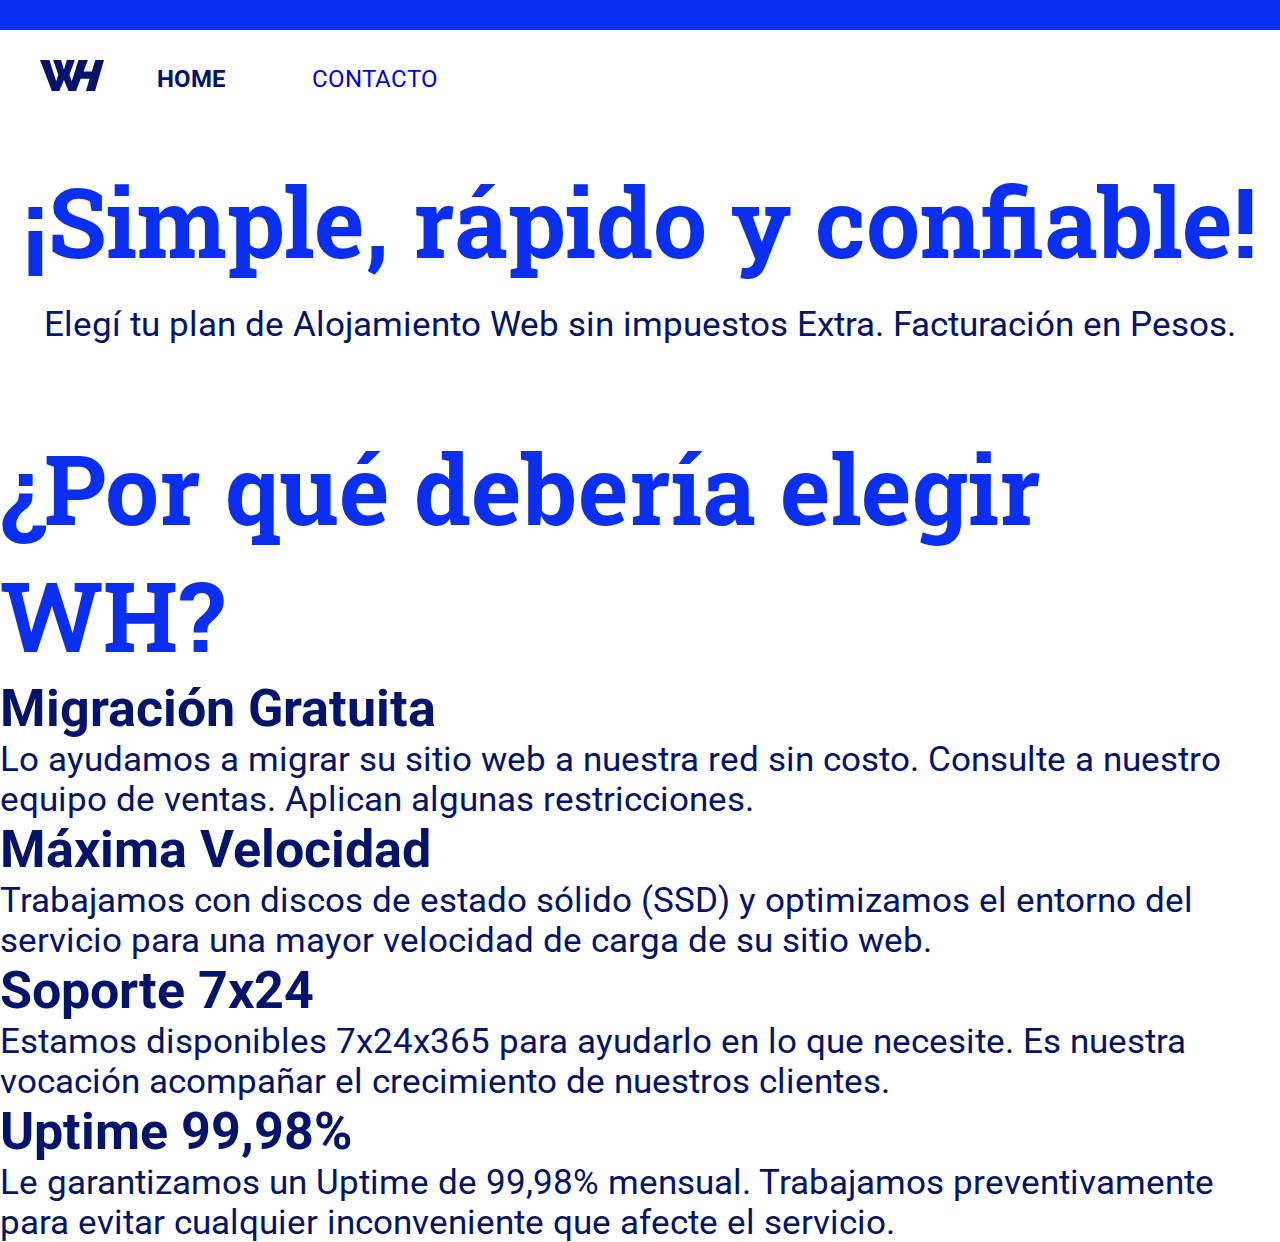
==== index.html @ 6b76b7c6 "added section to html" ====
<!DOCTYPE html>
<html lang="en">
<head>
    <meta charset="UTF-8">
    <meta name="viewport" content="width=device-width, initial-scale=1.0">
    <link rel="stylesheet" href="./css/style.css">
    <title>Laboratorio 1</title>
</head>
<body>
    <nav>
        <div class="logo-container">
            <img src="./assets/images/M5-logo-azul.svg" alt="" id="WHlogo">
        </div>
        <div class="links-container">
            <a class="navlink active" href="">Home</a>
            <a class="navlink" href="./html/contacto.html">Contacto</a>
        </div>
    </nav>
    <main>
        <div class="container">
            <header>
                <h1>¡Simple, rápido y confiable!</h1>
            </header>
            <p>Elegí tu plan de Alojamiento Web sin impuestos Extra. Facturación en Pesos.</p>
            <div class="img-container">
                <img src="./assets/images/M5-Desafío1-img.png" alt="">
            </div>
            <section id="why-us">
                <h1>
                    ¿Por qué debería elegir WH?
                </h1>
                <h2>
                    Migración Gratuita
                </h2>
                <p>
                    Lo ayudamos a migrar su sitio web a nuestra red sin costo. Consulte a nuestro equipo de ventas. 
                    Aplican algunas restricciones.
                </p>
                <h2>
                    Máxima Velocidad
                </h2>
                <p>
                    Trabajamos con discos de estado sólido (SSD) y optimizamos el entorno del servicio para una mayor 
                    velocidad de carga de su sitio web.
                </p>
                <h2>
                    Soporte 7x24
                </h2>
                <p>
                    Estamos disponibles 7x24x365 para ayudarlo en lo que necesite. Es nuestra vocación acompañar el 
                    crecimiento de nuestros clientes.
                </p>
                <h2>
                    Uptime 99,98%
                </h2>
                <p>
                    Le garantizamos un Uptime de 99,98% mensual. Trabajamos preventivamente para evitar cualquier 
                    inconveniente que afecte el servicio.
                </p>
            </section>
        </div>
    </main>
    <footer></footer>
</body>
</html>
---- css/style.css ----
@import url('https://fonts.googleapis.com/css2?family=Roboto+Slab:wght@700&family=Roboto:wght@400;700&display=swap');

:root{
    font-family: "Roboto", sans-serif;
    font-size: calc(26 * 96px / 72);
    --nav-font-size: calc(18 * 96px / 72);
    --title-font-size:96px;
    --form-title-size:calc(34 * 96px / 72);
    --form-font-size: calc(23 * 96px / 72);
    --form-btn-font-size: calc(24 * 96px / 72);
    
    /* colors */
    --primary-color: #0a2ff1;
    --secondary-color:#04146c;
    --reset-btn-background:#f98500;
    --send-btn-background:#2c00cc;
}

*{
    font-family: "Roboto";
    margin: 0;
    box-sizing: border-box;
}

body{
    width:100vw;
    border-top: 30px solid var(--primary-color);
    display:flex;
    flex-direction: column;
}

nav{
    width: 100%;
    font-size: var(--nav-font-size);
    display:flex;
    margin: 30px 40px;
    align-items:center;
}

nav a:visited{
    color: var(--secondary-color);
}
.navlink{
    text-decoration: none;
    margin: 40px;
    font-size: var(--nav-font-size);
    text-transform: uppercase;
}

.logo-container{
    width: 6%;
}

.logo-container img{
    width: 5vw;
}

.active{
    font-weight: bold;
}

h1{
    font-family: "Roboto Slab", serif;
    font-size: var(--title-font-size);
    color: var(--primary-color);
}

.container{
    display:flex;
    flex-direction: column;
    align-items: center;
    color:var(--secondary-color);
}

header{
    margin-top: 30px;
    margin-bottom: 20px;
}

.img-container{
    margin-top: 40px;
    width: 100%;
}

.img-container img{
    width:inherit;
}

#contact-form label{
    display:block;
    margin-top:30px;
}

.mandatory{
    color:red;
    font-weight: 400;
}

.form-container{
    font-size: var(--form-font-size);
    color: var(--secondary-color);
    margin-left: 40px;
}

.form-container h1{
    font-size: var(--form-title-size);
    margin-bottom: 30px;
}

form{
    margin-top: 40px;
    font-weight: bold;
}

input, textarea{
    height: 50px;
    margin-top: 10px;
    width: 500px;
    border: 3px solid var(--primary-color);
    font-size:var(--form-font-size);
}

/* 
POR QUE ESTO NO FUNCIONA?
input[placeholder]{
    color:#f98500
} */


textarea{
    height: 100px;
}

.button-container .btn{
    font-family: 'Roboto Slab', serif;
    font-size: var(--form-btn-font-size);
    font-weight: bold;
    color:white;
    border-radius: 5px;
    border-style: none;
    max-width: 170px;
    margin-right: 50px;
    margin-top:30px;
}

.btn[type="reset"]{
    background-color: var(--reset-btn-background);
}

.btn[type="submit"]{
    background-color: var(--send-btn-background);
}
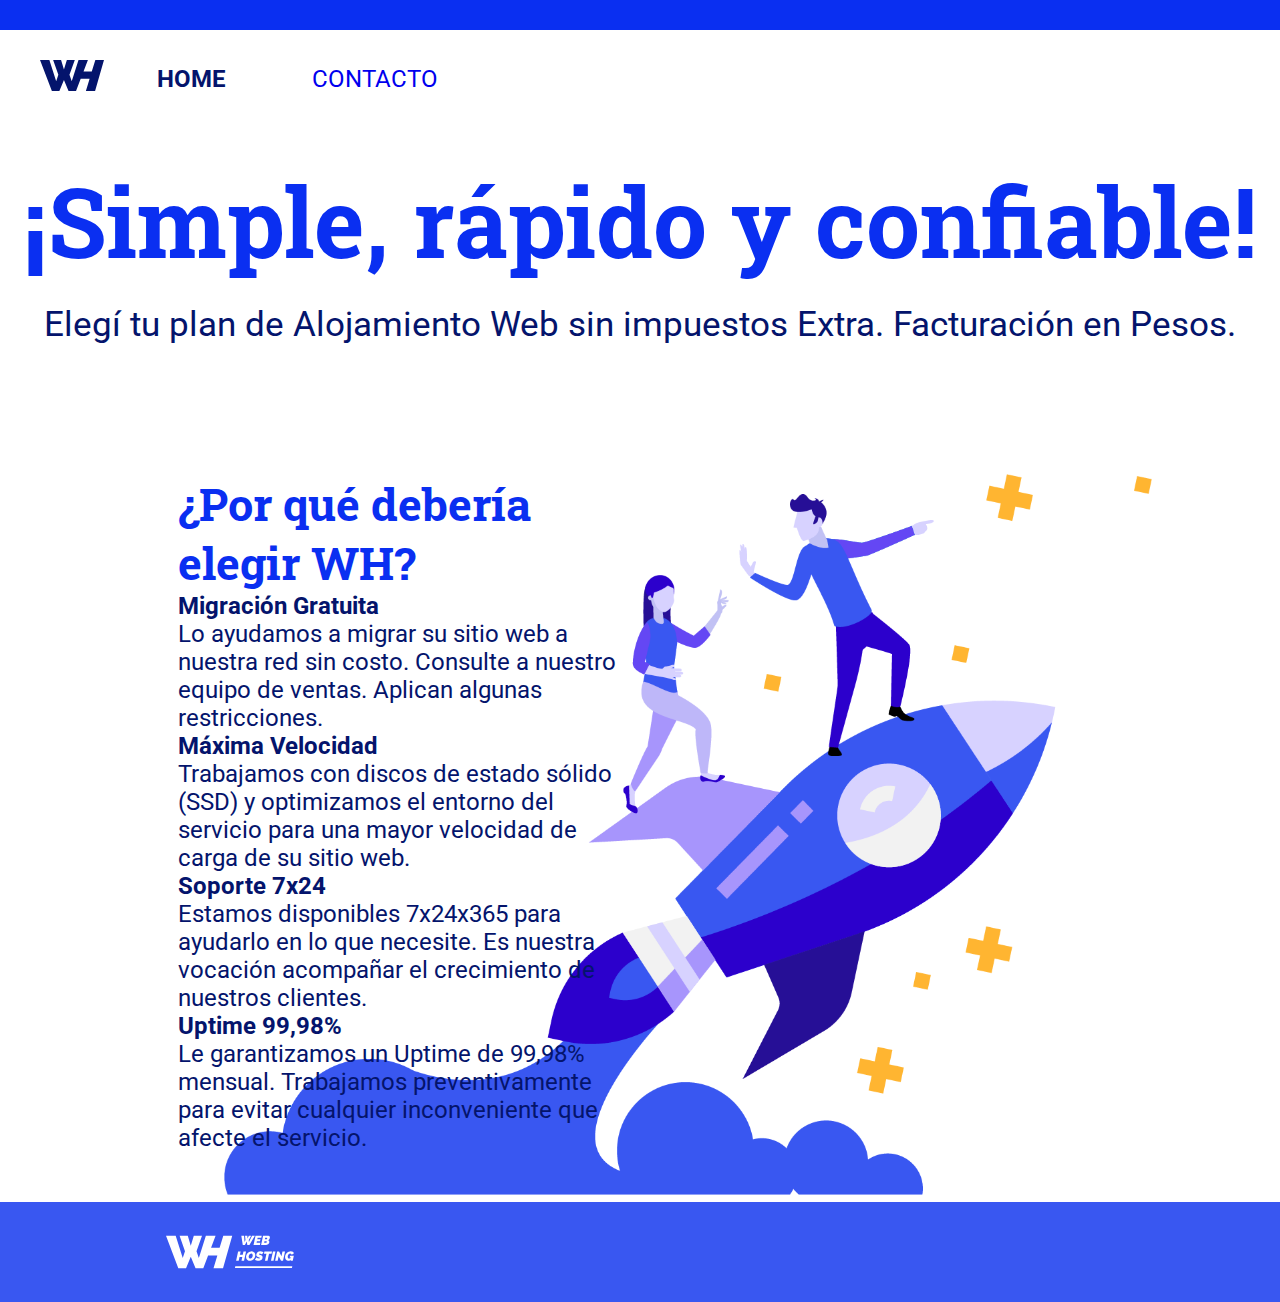
==== commit ffed7ba3: "updated stylesheet" ====
--- a/index.html
+++ b/index.html
@@ -26,40 +26,49 @@
                 <img src="./assets/images/M5-Desafío1-img.png" alt="">
             </div>
             <section id="why-us">
-                <h1>
-                    ¿Por qué debería elegir WH?
-                </h1>
-                <h2>
-                    Migración Gratuita
-                </h2>
-                <p>
-                    Lo ayudamos a migrar su sitio web a nuestra red sin costo. Consulte a nuestro equipo de ventas. 
-                    Aplican algunas restricciones.
-                </p>
-                <h2>
-                    Máxima Velocidad
-                </h2>
-                <p>
-                    Trabajamos con discos de estado sólido (SSD) y optimizamos el entorno del servicio para una mayor 
-                    velocidad de carga de su sitio web.
-                </p>
-                <h2>
-                    Soporte 7x24
-                </h2>
-                <p>
-                    Estamos disponibles 7x24x365 para ayudarlo en lo que necesite. Es nuestra vocación acompañar el 
-                    crecimiento de nuestros clientes.
-                </p>
-                <h2>
-                    Uptime 99,98%
-                </h2>
-                <p>
-                    Le garantizamos un Uptime de 99,98% mensual. Trabajamos preventivamente para evitar cualquier 
-                    inconveniente que afecte el servicio.
-                </p>
+                <div class="text-container">
+                    <h1>
+                        ¿Por qué debería elegir WH?
+                    </h1>
+                    <h2>
+                        Migración Gratuita
+                    </h2>
+                    <p>
+                        Lo ayudamos a migrar su sitio web a nuestra red sin costo. Consulte a nuestro equipo de ventas. 
+                        Aplican algunas restricciones.
+                    </p>
+                    <h2>
+                        Máxima Velocidad
+                    </h2>
+                    <p>
+                        Trabajamos con discos de estado sólido (SSD) y optimizamos el entorno del servicio para una mayor 
+                        velocidad de carga de su sitio web.
+                    </p>
+                    <h2>
+                        Soporte 7x24
+                    </h2>
+                    <p>
+                        Estamos disponibles 7x24x365 para ayudarlo en lo que necesite. Es nuestra vocación acompañar el 
+                        crecimiento de nuestros clientes.
+                    </p>
+                    <h2>
+                        Uptime 99,98%
+                    </h2>
+                    <p>
+                        Le garantizamos un Uptime de 99,98% mensual. Trabajamos preventivamente para evitar cualquier 
+                        inconveniente que afecte el servicio.
+                    </p>
+                </div>
+                <!-- <div class="img-container"> -->
+                    <!-- <img src="./assets/images/M5-Desafio3-img.png" alt=""> -->
+                <!-- </div> -->
             </section>
         </div>
     </main>
-    <footer></footer>
+    <footer>
+        <div class="logo-container">
+            <img src="./assets/images/M5-logo-blanco.svg" alt="" id="WHlogo">
+        </div>
+    </footer>
 </body>
 </html>--- a/css/style.css
+++ b/css/style.css
@@ -14,6 +14,7 @@
     --secondary-color:#04146c;
     --reset-btn-background:#f98500;
     --send-btn-background:#2c00cc;
+    --footer-color: #3957f1;
 }
 
 *{
@@ -70,6 +71,7 @@
     flex-direction: column;
     align-items: center;
     color:var(--secondary-color);
+    min-width: 570px;
 }
 
 header{
@@ -149,4 +151,45 @@
 
 .btn[type="submit"]{
     background-color: var(--send-btn-background);
+}
+
+#why-us{
+    display: flex;
+    max-width: 80%;
+
+    background-image: url(/assets/images/M5-Desafio3-img.png);
+    background-size: contain;
+    background-repeat: no-repeat;
+    background-position-x: right;
+    background-position-y: 50px;
+}
+
+
+#why-us h1{
+    /* color:var(--secondary-color); la referencia tiene
+    el hexa del primary color pero la imagen tiene el color
+    secundario*/
+    font-size: var(--form-title-size);
+}
+
+#why-us .text-container{
+    max-width: 50%;
+    margin: 50px;
+    padding-right: 60px;
+}
+
+#why-us h2, #why-us p{
+    font-size: var(--nav-font-size);
+}
+
+footer .logo-container{
+    width: 100vw;
+    height: 100px;
+    background-color: var(--footer-color);
+    display: flex;
+}
+
+footer .logo-container img{
+    width: 10%;
+    margin-left: 13%;
 }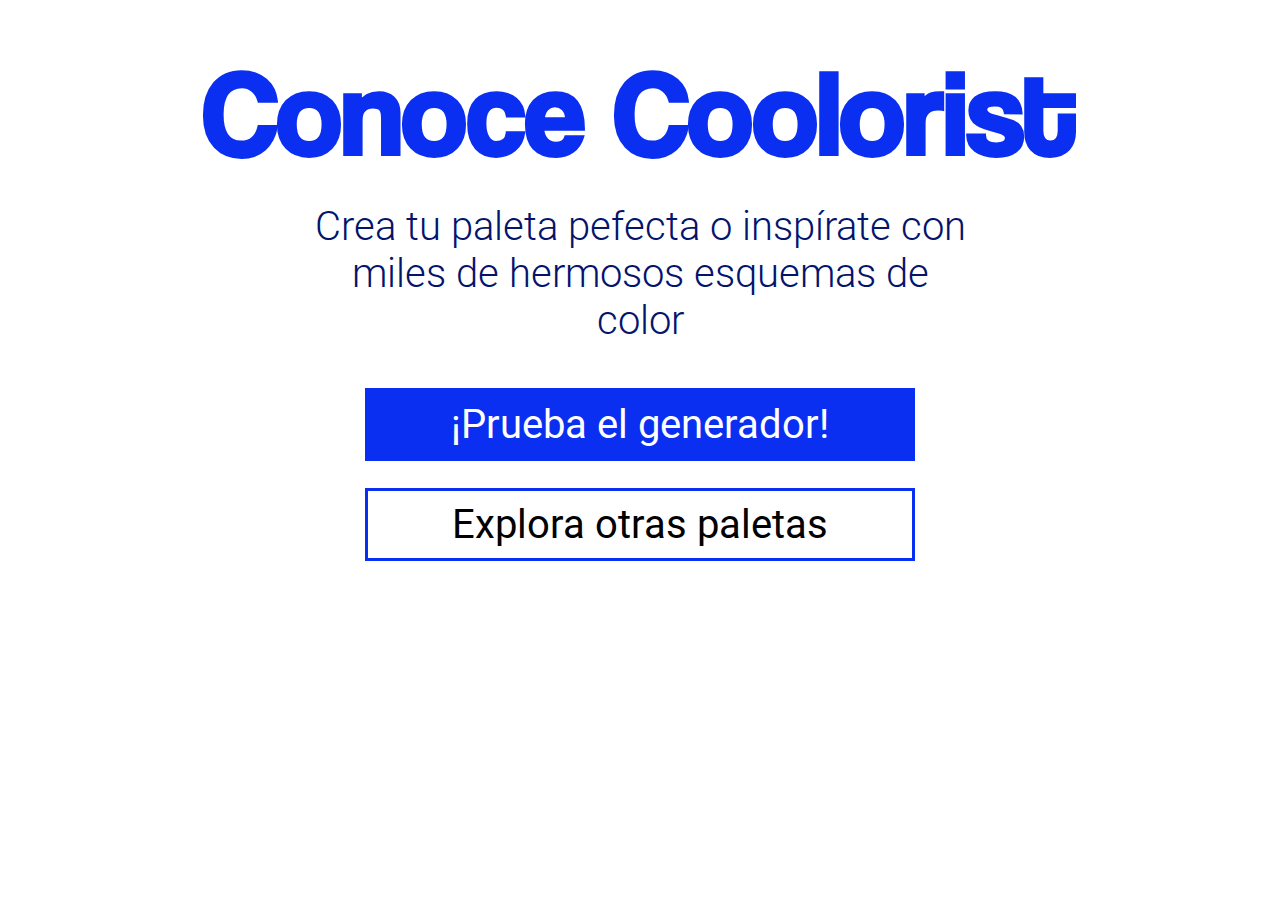
==== commit ffaf9341: "ej 1 redone" ====
--- a/index.html
+++ b/index.html
@@ -3,72 +3,21 @@
 <head>
     <meta charset="UTF-8">
     <meta name="viewport" content="width=device-width, initial-scale=1.0">
-    <link rel="stylesheet" href="./css/style.css">
-    <title>Laboratorio 1</title>
+    <link rel="stylesheet" href="style.css">
+    <title>Ejercicio 1</title>
 </head>
 <body>
-    <nav>
-        <div class="logo-container">
-            <img src="./assets/images/M5-logo-azul.svg" alt="" id="WHlogo">
-        </div>
-        <div class="links-container">
-            <a class="navlink active" href="">Home</a>
-            <a class="navlink" href="./html/contacto.html">Contacto</a>
-        </div>
-    </nav>
     <main>
         <div class="container">
             <header>
-                <h1>¡Simple, rápido y confiable!</h1>
+                <h1>Conoce Coolorist</h1>
             </header>
-            <p>Elegí tu plan de Alojamiento Web sin impuestos Extra. Facturación en Pesos.</p>
-            <div class="img-container">
-                <img src="./assets/images/M5-Desafío1-img.png" alt="">
+            <h2>Crea tu paleta pefecta o inspírate con miles de hermosos esquemas de color</h2>
+            <div class="button-container">
+                <button id="try">¡Prueba el generador!</button>
+                <button id="explore">Explora otras paletas</button>
             </div>
-            <section id="why-us">
-                <div class="text-container">
-                    <h1>
-                        ¿Por qué debería elegir WH?
-                    </h1>
-                    <h2>
-                        Migración Gratuita
-                    </h2>
-                    <p>
-                        Lo ayudamos a migrar su sitio web a nuestra red sin costo. Consulte a nuestro equipo de ventas. 
-                        Aplican algunas restricciones.
-                    </p>
-                    <h2>
-                        Máxima Velocidad
-                    </h2>
-                    <p>
-                        Trabajamos con discos de estado sólido (SSD) y optimizamos el entorno del servicio para una mayor 
-                        velocidad de carga de su sitio web.
-                    </p>
-                    <h2>
-                        Soporte 7x24
-                    </h2>
-                    <p>
-                        Estamos disponibles 7x24x365 para ayudarlo en lo que necesite. Es nuestra vocación acompañar el 
-                        crecimiento de nuestros clientes.
-                    </p>
-                    <h2>
-                        Uptime 99,98%
-                    </h2>
-                    <p>
-                        Le garantizamos un Uptime de 99,98% mensual. Trabajamos preventivamente para evitar cualquier 
-                        inconveniente que afecte el servicio.
-                    </p>
-                </div>
-                <!-- <div class="img-container"> -->
-                    <!-- <img src="./assets/images/M5-Desafio3-img.png" alt=""> -->
-                <!-- </div> -->
-            </section>
         </div>
     </main>
-    <footer>
-        <div class="logo-container">
-            <img src="./assets/images/M5-logo-blanco.svg" alt="" id="WHlogo">
-        </div>
-    </footer>
 </body>
 </html>--- a/style.css
+++ b/style.css
@@ -0,0 +1,85 @@
+@font-face {
+    font-family: 'Coolvetica';
+    src:
+        local('Coolvetica'),
+        url(./assets/fonts/coolvetica\ rg.otf) format("opentype");
+}
+
+@font-face {
+    font-family: 'Roboto';
+    src:
+        local('Roboto'),
+        url(./assets/fonts/Roboto-Regular.ttf) format("truetype");
+}
+
+@font-face {
+    font-family: 'Roboto Light';
+    src:
+        local('Roboto Light'),
+        url(./assets/fonts/Roboto-Light.ttf) format("truetype");
+}
+
+:root{
+    font-family: 'Roboto', sans-serif;
+    font-size:calc(30 * 96px / 72);
+
+    /* colors */
+    --primary-color:#0a2ff1;
+    --secondary-color:#04146c;
+}
+
+*{
+    margin: 0;
+    box-sizing: border-box;
+}
+
+.container{
+    margin: 3% auto;
+    width: 80vw;
+    display: flex;
+    flex-direction: column;
+    align-items: center;
+}
+
+
+
+h1{
+    font-size: 3rem;
+    color:var(--primary-color);
+    font-family: "Coolvetica";
+}
+
+h2{
+    font-size: 1rem;
+    color: var(--secondary-color);
+    font-family: 'Roboto Light';
+    width: 65%;
+    text-align: center;
+    margin-top: 2%;
+    font-weight: 300;
+}
+
+.button-container{
+    display: flex;
+    flex-direction: column;
+    height: 200px;
+    justify-content: space-around;
+    margin-top: 3%;
+}
+
+button{
+    border: 3px solid var(--primary-color);
+    width: 550px;
+    font-size: 1rem;
+    font-family: "Roboto";
+    padding: 10px;
+}
+
+#try{
+    background-color: var(--primary-color);
+    color:white;
+}
+
+#explore{
+    background-color: white;
+}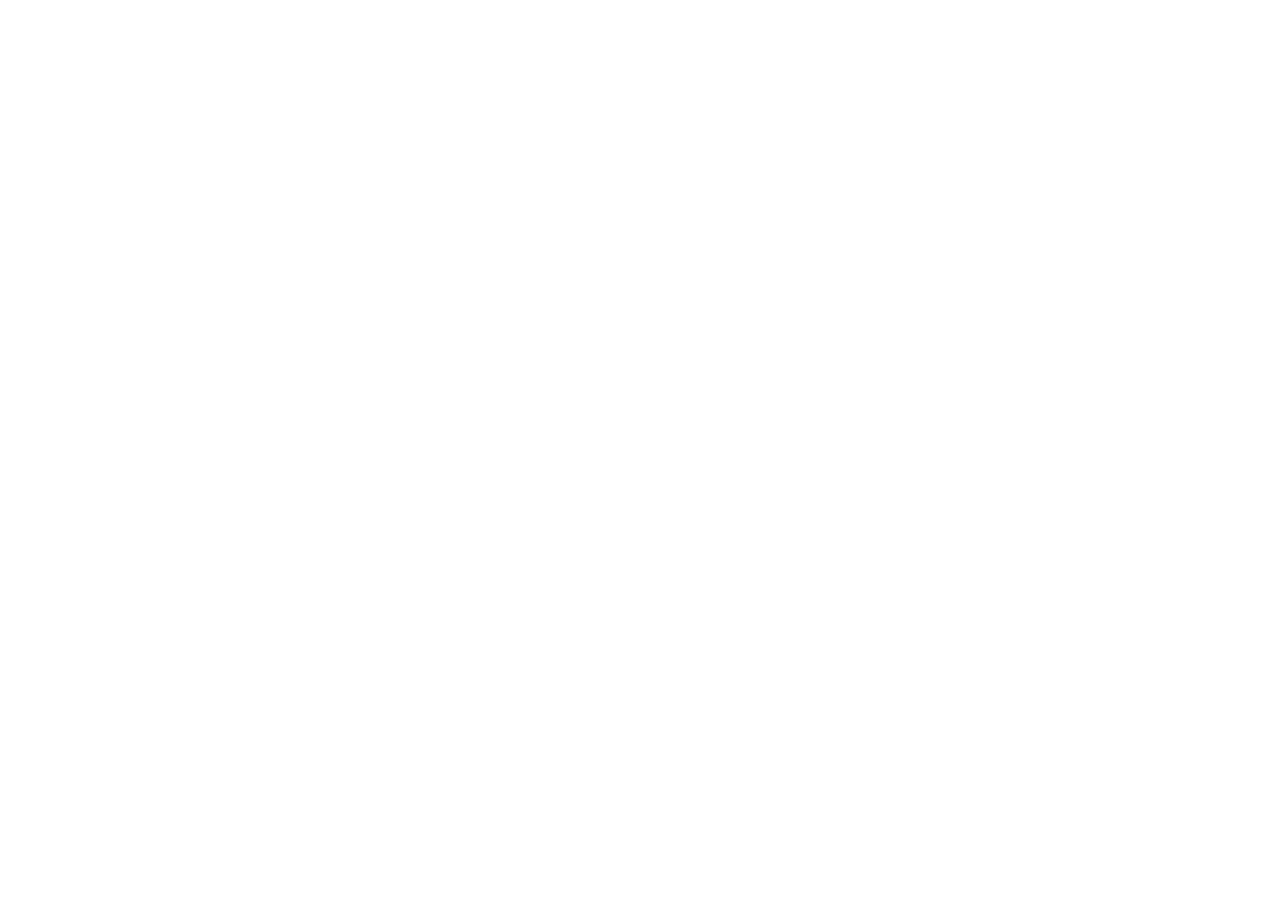
==== commit 33879efa: "added basic styles and html" ====
--- a/index.html
+++ b/index.html
@@ -7,17 +7,6 @@
     <title>Ejercicio 1</title>
 </head>
 <body>
-    <main>
-        <div class="container">
-            <header>
-                <h1>Conoce Coolorist</h1>
-            </header>
-            <h2>Crea tu paleta pefecta o inspírate con miles de hermosos esquemas de color</h2>
-            <div class="button-container">
-                <button id="try">¡Prueba el generador!</button>
-                <button id="explore">Explora otras paletas</button>
-            </div>
-        </div>
-    </main>
+    
 </body>
 </html>--- a/style.css
+++ b/style.css
@@ -1,85 +1,29 @@
-@font-face {
-    font-family: 'Coolvetica';
-    src:
-        local('Coolvetica'),
-        url(./assets/fonts/coolvetica\ rg.otf) format("opentype");
+
+:root{
+    --h2-size: 30px;
+    --h1-size:120px;
+    --p-size:24px;
 }
 
-@font-face {
-    font-family: 'Roboto';
-    src:
-        local('Roboto'),
-        url(./assets/fonts/Roboto-Regular.ttf) format("truetype");
+main, div{
+    padding: 1em;
 }
 
-@font-face {
-    font-family: 'Roboto Light';
-    src:
-        local('Roboto Light'),
-        url(./assets/fonts/Roboto-Light.ttf) format("truetype");
+div{
+    width: 20%;
+    display: flex;
+    flex-direction: column;
 }
 
-:root{
-    font-family: 'Roboto', sans-serif;
-    font-size:calc(30 * 96px / 72);
-
-    /* colors */
-    --primary-color:#0a2ff1;
-    --secondary-color:#04146c;
+main{
+    display: flex;
+    justify-content: space-evenly;
 }
 
-*{
-    margin: 0;
-    box-sizing: border-box;
+img{
+    width: 25%;
 }
 
-.container{
-    margin: 3% auto;
-    width: 80vw;
-    display: flex;
-    flex-direction: column;
-    align-items: center;
-}
-
-
-
-h1{
-    font-size: 3rem;
-    color:var(--primary-color);
-    font-family: "Coolvetica";
-}
-
-h2{
-    font-size: 1rem;
-    color: var(--secondary-color);
-    font-family: 'Roboto Light';
-    width: 65%;
-    text-align: center;
-    margin-top: 2%;
-    font-weight: 300;
-}
-
-.button-container{
-    display: flex;
-    flex-direction: column;
-    height: 200px;
-    justify-content: space-around;
-    margin-top: 3%;
-}
-
-button{
-    border: 3px solid var(--primary-color);
-    width: 550px;
-    font-size: 1rem;
-    font-family: "Roboto";
-    padding: 10px;
-}
-
-#try{
-    background-color: var(--primary-color);
-    color:white;
-}
-
-#explore{
-    background-color: white;
+#apple-icon{
+    width: 18%;
 }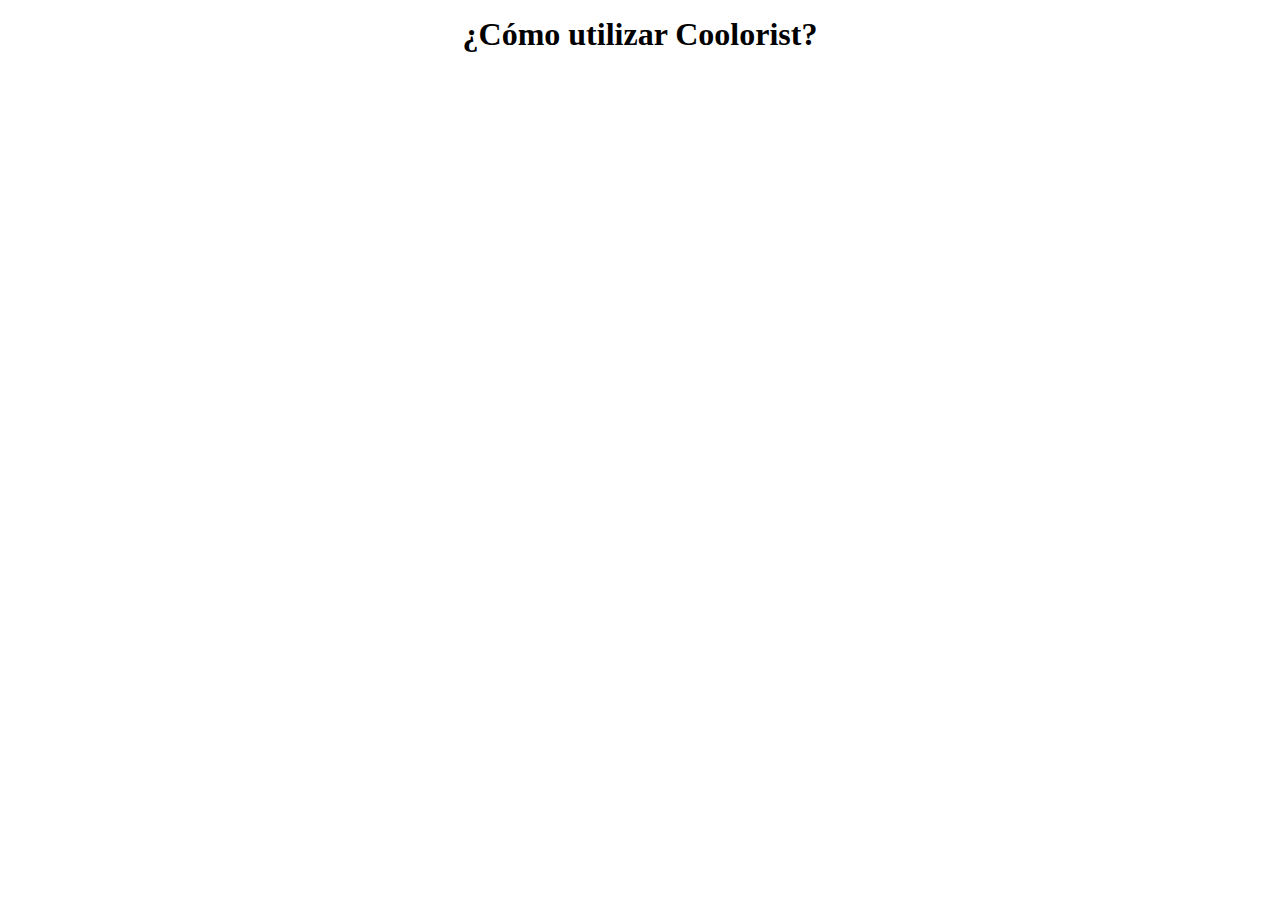
==== commit c0d27d3e: "added assets" ====
--- a/index.html
+++ b/index.html
@@ -7,6 +7,12 @@
     <title>Ejercicio 1</title>
 </head>
 <body>
-    
+    <main>
+        <header>
+            <h1>
+                ¿Cómo utilizar Coolorist?
+            </h1>
+        </header>
+    </main>
 </body>
 </html>--- a/style.css
+++ b/style.css
@@ -3,6 +3,11 @@
     --h2-size: 30px;
     --h1-size:120px;
     --p-size:24px;
+}
+
+*{
+    margin: 0;
+    box-sizing: border-box;
 }
 
 main, div{
@@ -20,6 +25,7 @@
     justify-content: space-evenly;
 }
 
+
 img{
     width: 25%;
 }
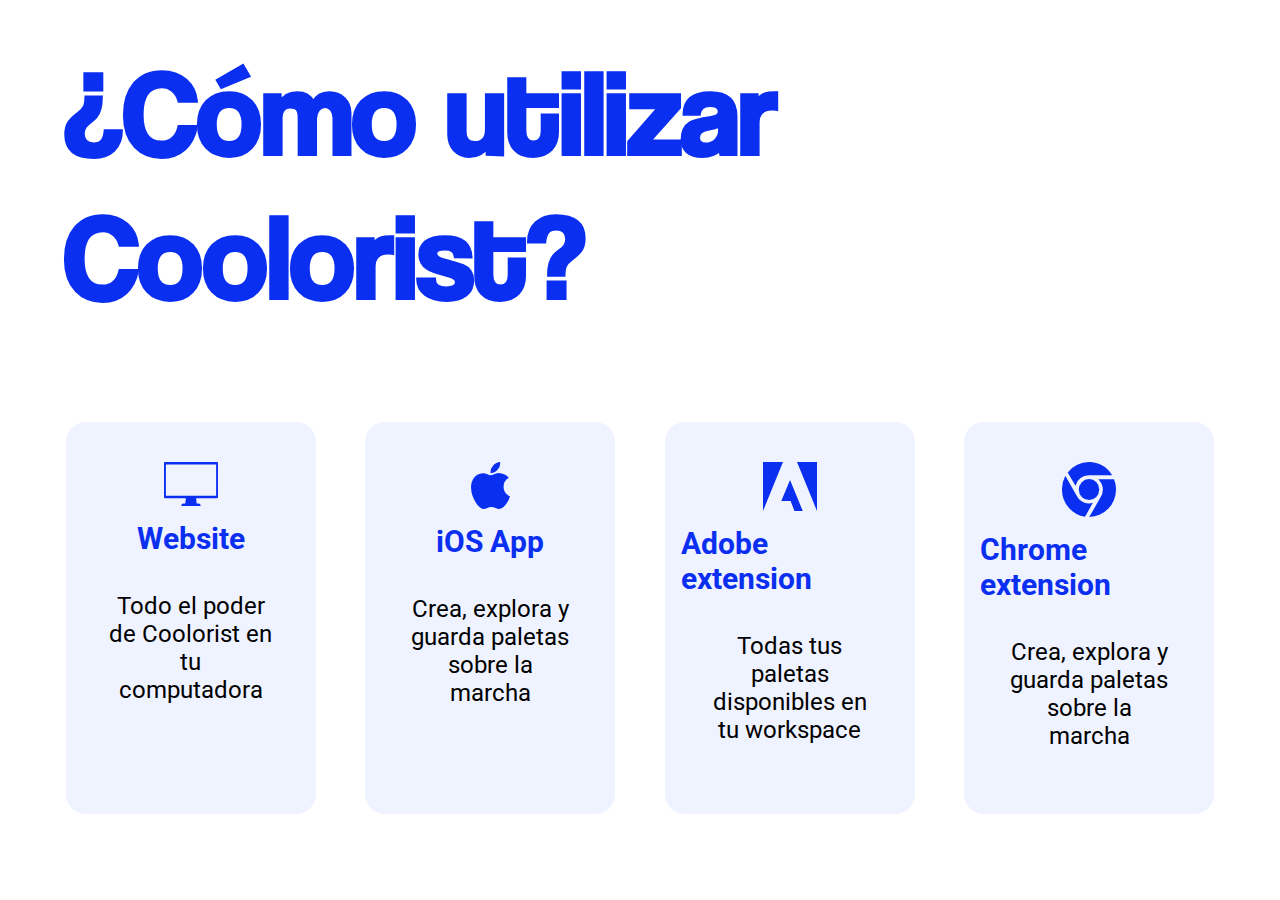
==== commit e55ddffb: "updated stylesheet" ====
--- a/index.html
+++ b/index.html
@@ -7,12 +7,32 @@
     <title>Ejercicio 1</title>
 </head>
 <body>
+    <header>
+        <h1>
+            ¿Cómo utilizar Coolorist?
+        </h1>
+    </header>
     <main>
-        <header>
-            <h1>
-                ¿Cómo utilizar Coolorist?
-            </h1>
-        </header>
+        <div class="app-card">
+            <img src="./assets/images/icon-pc.svg" alt="website" class="icon">
+            <h2>Website</h2>
+            <p>Todo el poder de Coolorist en tu computadora</p>
+        </div>
+        <div class="app-card">
+            <img src="./assets/images/icon-apple.svg" alt="iOS App" class="icon" id="apple-icon">
+            <h2>iOS App</h2>
+            <p>Crea, explora y guarda paletas sobre la marcha</p>
+        </div>
+        <div class="app-card">
+            <img src="./assets/images/icon-adobe.svg" alt="Adobe extension" class="icon">
+            <h2>Adobe extension</h2>
+            <p>Todas tus paletas <br>disponibles en tu workspace</p>
+        </div>
+        <div class="app-card">
+            <img src="./assets/images/icon-chrome.svg" alt="Chrome Extension" class="icon">
+            <h2>Chrome extension</h2>
+            <p>Crea, explora y guarda paletas sobre la marcha</p>
+        </div>
     </main>
 </body>
 </html>--- a/style.css
+++ b/style.css
@@ -1,8 +1,23 @@
+@import url('https://fonts.googleapis.com/css2?family=Roboto:wght@400;900&display=swap');
+
+@font-face {
+    font-family: "Coolvetica";
+    src:
+        local("Coolvetica"),
+        url(./assets/fonts/coolvetica\ rg.otf) format("opentype");
+}
 
 :root{
+    font-family: "Roboto", sans-serif;
+    /* font sizes */
     --h2-size: 30px;
     --h1-size:120px;
     --p-size:24px;
+
+    /* colors */
+    --primary-color:#0a2ff1;
+    --secondary-color:#04146c;
+    --tertiary-color:#eff2ff;
 }
 
 *{
@@ -11,13 +26,8 @@
 }
 
 main, div{
+    width: 100vw;
     padding: 1em;
-}
-
-div{
-    width: 20%;
-    display: flex;
-    flex-direction: column;
 }
 
 main{
@@ -25,11 +35,47 @@
     justify-content: space-evenly;
 }
 
+h1{ 
+    margin-top:3%;
+    margin-left:5%;
+    text-align: left;
+    font-family: "Coolvetica", sans-serif;
+    font-size: var(--h1-size);
+    color: var(--primary-color);
+    align-self: start;
+}
 
-img{
+h2{
+    font-size: var(--h2-size);
+    color: var(--primary-color);
+    margin-top:0.5em;
+}
+
+.app-card{
+    margin-top: 5em;
+    width: 20%;
+    display: flex;
+    flex-direction: column;
+    background-color: var(--tertiary-color);
+    align-items: center;
+    border-radius: 20px;
+}
+
+
+.icon{
+    margin-top: 1.5em;
     width: 25%;
+    color:var(--primary-color);
 }
 
 #apple-icon{
     width: 18%;
-}+}
+
+p{  
+    font-size: var(--p-size);
+    text-align: center;
+    margin-top: 1.5em;
+    margin-bottom: 2em;
+    margin: 1.5em 1em 2em 1em;
+}
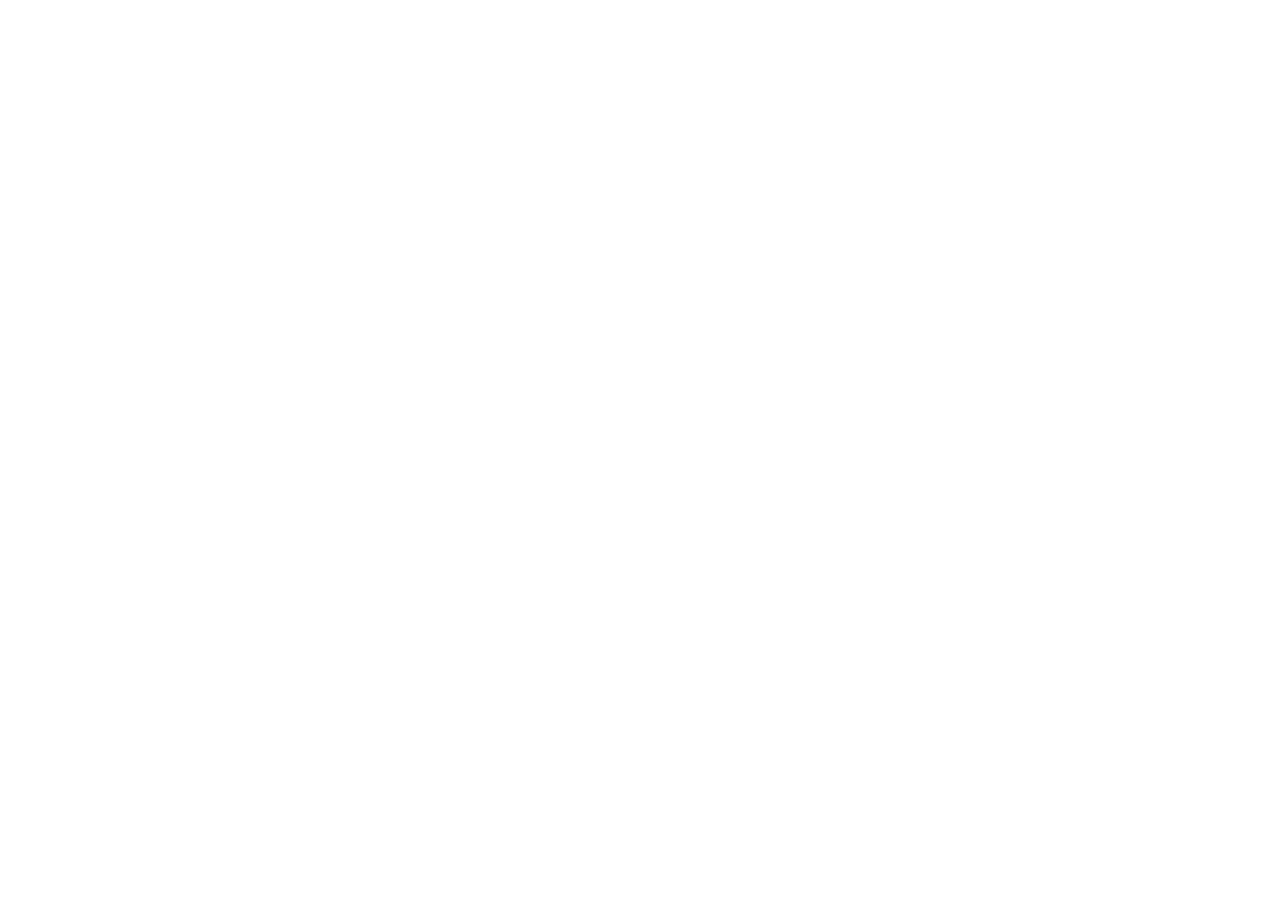
==== commit e22cbc36: "added basic structure" ====
--- a/index.html
+++ b/index.html
@@ -3,36 +3,9 @@
 <head>
     <meta charset="UTF-8">
     <meta name="viewport" content="width=device-width, initial-scale=1.0">
-    <link rel="stylesheet" href="style.css">
-    <title>Ejercicio 1</title>
+    <title>Document</title>
 </head>
 <body>
-    <header>
-        <h1>
-            ¿Cómo utilizar Coolorist?
-        </h1>
-    </header>
-    <main>
-        <div class="app-card">
-            <img src="./assets/images/icon-pc.svg" alt="website" class="icon">
-            <h2>Website</h2>
-            <p>Todo el poder de Coolorist en tu computadora</p>
-        </div>
-        <div class="app-card">
-            <img src="./assets/images/icon-apple.svg" alt="iOS App" class="icon" id="apple-icon">
-            <h2>iOS App</h2>
-            <p>Crea, explora y guarda paletas sobre la marcha</p>
-        </div>
-        <div class="app-card">
-            <img src="./assets/images/icon-adobe.svg" alt="Adobe extension" class="icon">
-            <h2>Adobe extension</h2>
-            <p>Todas tus paletas <br>disponibles en tu workspace</p>
-        </div>
-        <div class="app-card">
-            <img src="./assets/images/icon-chrome.svg" alt="Chrome Extension" class="icon">
-            <h2>Chrome extension</h2>
-            <p>Crea, explora y guarda paletas sobre la marcha</p>
-        </div>
-    </main>
+    <script src="./js/ejercicio.js"></script>
 </body>
 </html>